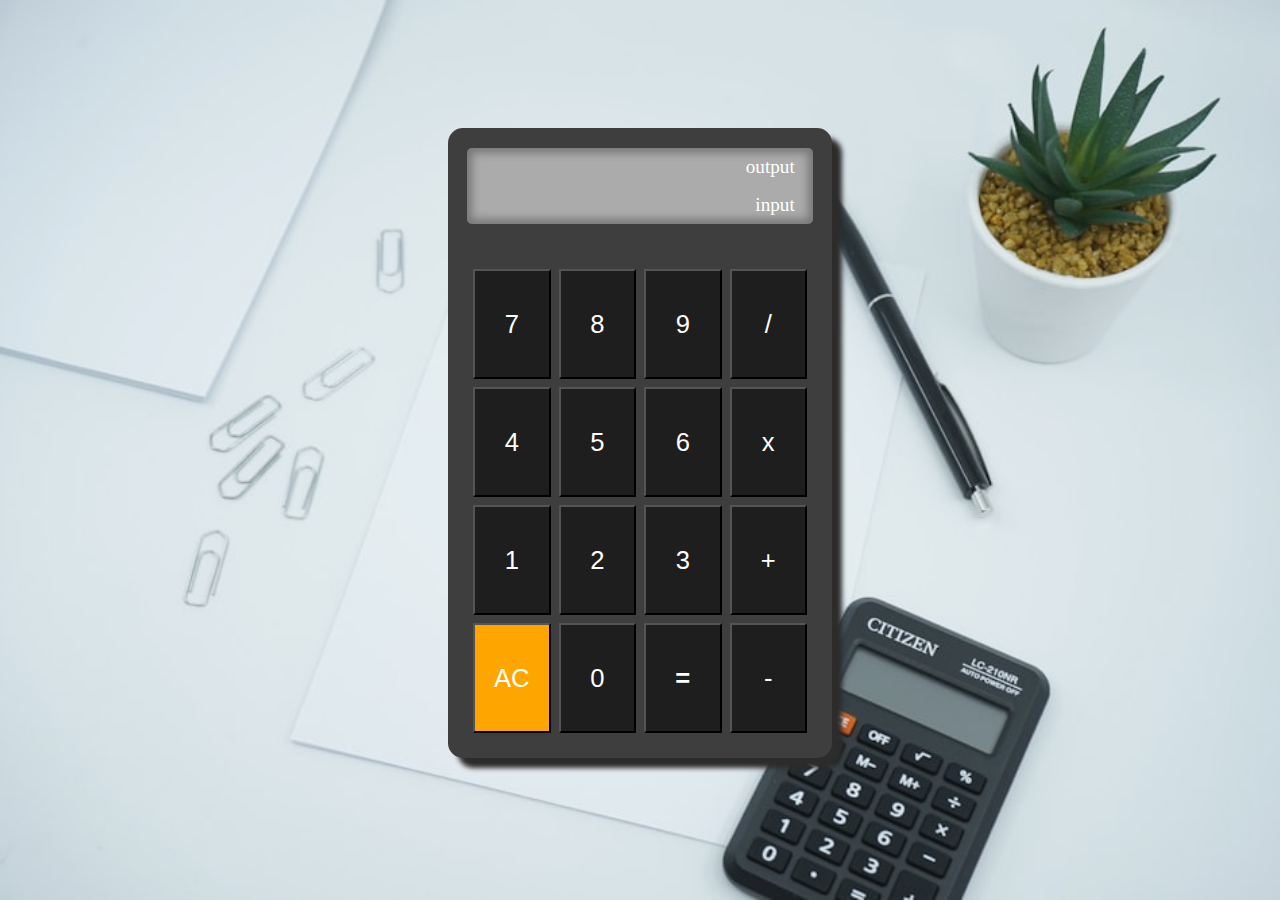
==== calculator.html @ ef656a0c "Add the files , html structure and css" ====
<!DOCTYPE html>
<html>
  <head>
    <title>Simple Calculator</title>
    <script type="text/javascript" src="calculator.js"></script>
    <link rel="stylesheet" type="text/css" href="calculator.css" />
    <script
      src="https://code.jquery.com/jquery-3.4.1.min.js"
      integrity="sha256-CSXorXvZcTkaix6Yvo6HppcZGetbYMGWSFlBw8HfCJo="
      crossorigin="anonymous"
    ></script>
  </head>
  <body>
    <div id="container">
      <div class="calculator-body">
        <div class="input-output">
          <div type="text" class="output" style="color: white">output</div>
          <div name="text" style="color: white" class="input">input</div>
        </div>
        <div class="keys">
          <button class="keys1" id="btn7">7</button>
          <button class="keys1" id="btn8">8</button>
          <button class="keys1" id="btn9">9</button>
          <button class="keys1" id="divOpr">/</button>
          <button class="keys1" id="btn4">4</button>
          <button class="keys1" id="btn5">5</button>
          <button class="keys1" id="btn6">6</button>
          <button class="keys1" id="multOpr">x</button>
          <button class="keys1" id="btn1" value="1">1</button>
          <button class="keys1" id="btn2" value="2">2</button>
          <button class="keys1" id="btn3">3</button>
          <button class="keys1" id="addOpr">+</button>
          <button class="keys2" style="background-color: orange;" id="clearBtn">AC</button>
          <button class="keys1" id="btn0">0</button>
          <button class="keys1" id="eqOpr"><strong>=</strong></button>
          <button class="keys1" value="-" id="subOpr">-</button>
        </div>
      </div>
    </div>
  </body>
</html>

<!-- <script type="text/javascript">
	var operation = '';
   $('.keys1').on('click',function(){
		var pressedValue = $(this).text();
	   if(pressedValue === '='){
		   var result = eval(operation);
		   operation += pressedValue;
			   operation = result;
	   }else{
		   operation += pressedValue;
	   }
   $('.result').val(operation);
   })
   $('#clearBtn').on('click',function(){
	   $('.result').val('');
	   operation = '';
   })

</script> -->
---- calculator.css ----
* {
  box-sizing: border-box;
  margin: 0;
  padding: 0;
}
#container {
  background-image: url("./calculators.jpeg");
  background-repeat: no-repeat;
  background-position: center;
  background-size: cover;
  width: 100vw;
  height: 100vh;
  display: flex;
  flex-direction: column;
  align-items: center;
}
.calculator-body {
  min-width: 30%;
  min-height: 70%;
  margin-top: 10%;
  display: flex;
  flex-direction: column;
  justify-content: space-around;
  border-radius: 15px;
  background-color: rgb(62, 62, 62);
  box-shadow: 10px 10px 5px rgb(44, 44, 44);
  z-index: 999px;
}
.input-output {
  width: 90%;
  background-color: rgb(48, 48, 48);
  display: flex;
  flex-direction: column;
  align-items: flex-end;
  justify-content: center;
  margin: 20px;
  align-self: center;
  border-radius: 5px;
  background-color: #ababab;
  box-shadow: inset 0px 0px 8px 5px rgba(0, 0, 0, 0.3);
  z-index: 999;
}
.output,
.input {
  /* background-color: red; */
  padding: 8px;
  margin-right: 10px;
  font-size: 1.2em;
}
.keys {
  height: 100%;
  display: grid;
  grid-template-columns: repeat(4, 1fr);
  margin: 10px;
  gap: 8px;
  padding: 15px;
}

button {
  
  font-size: 1.6em;
  background-color: rgb(31, 30, 30);
  color: white;

}
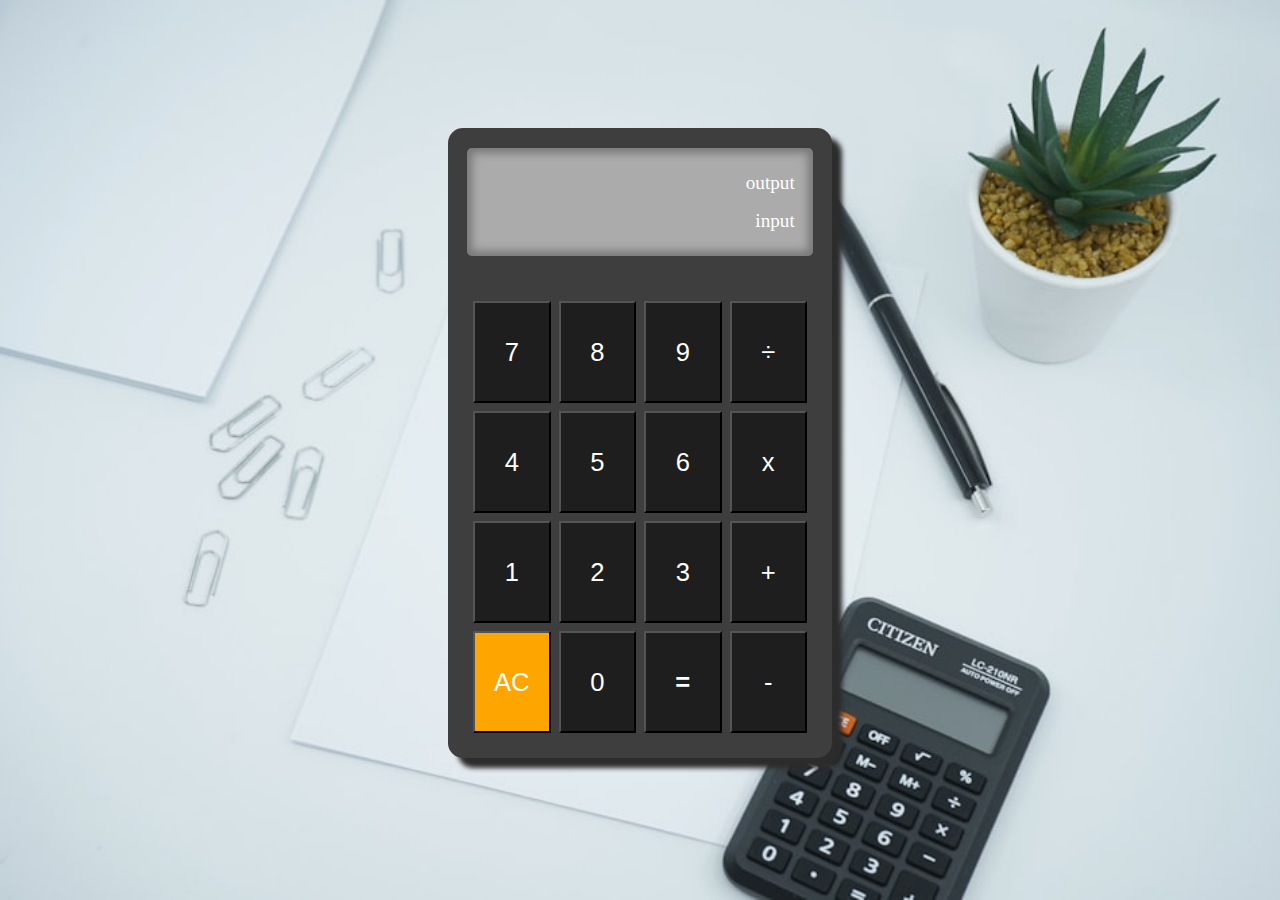
==== commit 71041826: "starting with js" ====
--- a/calculator.html
+++ b/calculator.html
@@ -2,60 +2,41 @@
 <html>
   <head>
     <title>Simple Calculator</title>
-    <script type="text/javascript" src="calculator.js"></script>
     <link rel="stylesheet" type="text/css" href="calculator.css" />
-    <script
-      src="https://code.jquery.com/jquery-3.4.1.min.js"
-      integrity="sha256-CSXorXvZcTkaix6Yvo6HppcZGetbYMGWSFlBw8HfCJo="
-      crossorigin="anonymous"
-    ></script>
   </head>
   <body>
     <div id="container">
       <div class="calculator-body">
         <div class="input-output">
-          <div type="text" class="output" style="color: white">output</div>
-          <div name="text" style="color: white" class="input">input</div>
+          <div type="text" id="output" style="color: white">output</div>
+          <div name="text" style="color: white" id="input">input</div>
         </div>
         <div class="keys">
-          <button class="keys1" id="btn7">7</button>
-          <button class="keys1" id="btn8">8</button>
-          <button class="keys1" id="btn9">9</button>
-          <button class="keys1" id="divOpr">/</button>
-          <button class="keys1" id="btn4">4</button>
-          <button class="keys1" id="btn5">5</button>
-          <button class="keys1" id="btn6">6</button>
-          <button class="keys1" id="multOpr">x</button>
-          <button class="keys1" id="btn1" value="1">1</button>
-          <button class="keys1" id="btn2" value="2">2</button>
-          <button class="keys1" id="btn3">3</button>
-          <button class="keys1" id="addOpr">+</button>
-          <button class="keys2" style="background-color: orange;" id="clearBtn">AC</button>
-          <button class="keys1" id="btn0">0</button>
-          <button class="keys1" id="eqOpr"><strong>=</strong></button>
-          <button class="keys1" value="-" id="subOpr">-</button>
+          <button class="key number">7</button>
+          <button class="key number">8</button>
+          <button class="number">9</button>
+          <button class="key operator">÷</button>
+          <button class="key number">4</button>
+          <button class="key number">5</button>
+          <button class="key number">6</button>
+          <button class="key operator">x</button>
+          <button class="key number">1</button>
+          <button class="key number">2</button>
+          <button class="key number">3</button>
+          <button class="key operator">+</button>
+          <button
+            class="key clearAll"
+            style="background-color: orange"
+            id="clearBtn"
+          >
+            AC
+          </button>
+          <button class="key number">0</button>
+          <button class="key number"><strong>=</strong></button>
+          <button class="key operator" value="-">-</button>
         </div>
       </div>
     </div>
+    <script src="./calculator.js"></script>
   </body>
 </html>
-
-<!-- <script type="text/javascript">
-	var operation = '';
-   $('.keys1').on('click',function(){
-		var pressedValue = $(this).text();
-	   if(pressedValue === '='){
-		   var result = eval(operation);
-		   operation += pressedValue;
-			   operation = result;
-	   }else{
-		   operation += pressedValue;
-	   }
-   $('.result').val(operation);
-   })
-   $('#clearBtn').on('click',function(){
-	   $('.result').val('');
-	   operation = '';
-   })
-
-</script> -->
--- a/calculator.css
+++ b/calculator.css
@@ -4,7 +4,7 @@
   padding: 0;
 }
 #container {
-  background-image: url("./calculators.jpeg");
+  background-image: url("./images/calculators.jpeg");
   background-repeat: no-repeat;
   background-position: center;
   background-size: cover;
@@ -15,8 +15,8 @@
   align-items: center;
 }
 .calculator-body {
-  min-width: 30%;
-  min-height: 70%;
+  min-width: 30vw;
+  min-height: 70vh;
   margin-top: 10%;
   display: flex;
   flex-direction: column;
@@ -28,6 +28,7 @@
 }
 .input-output {
   width: 90%;
+  height: 150px;
   background-color: rgb(48, 48, 48);
   display: flex;
   flex-direction: column;
@@ -40,8 +41,8 @@
   box-shadow: inset 0px 0px 8px 5px rgba(0, 0, 0, 0.3);
   z-index: 999;
 }
-.output,
-.input {
+#output,
+#input {
   /* background-color: red; */
   padding: 8px;
   margin-right: 10px;
@@ -57,9 +58,7 @@
 }
 
 button {
-  
   font-size: 1.6em;
   background-color: rgb(31, 30, 30);
   color: white;
-
 }
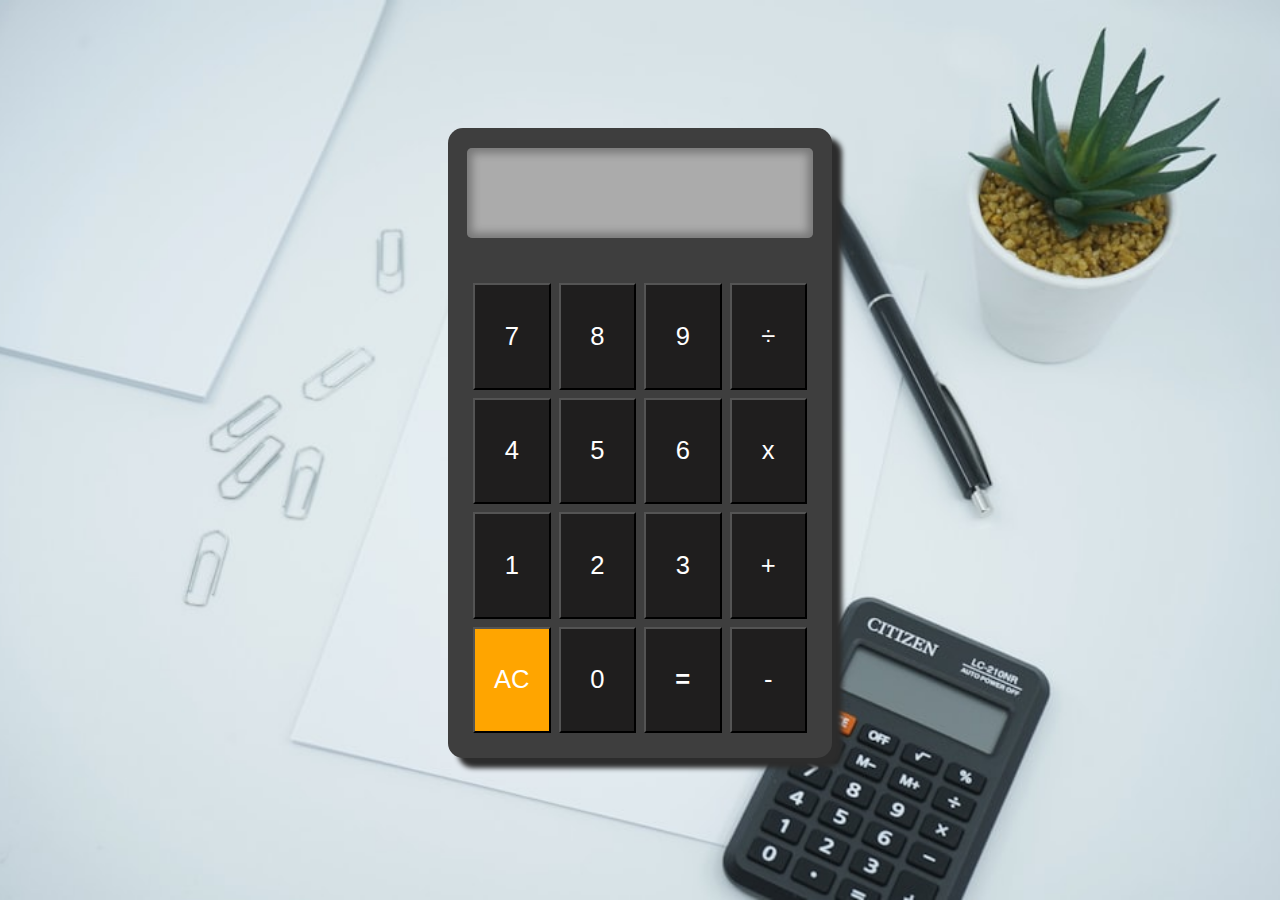
==== commit 4d503368: "Build the js functions" ====
--- a/calculator.html
+++ b/calculator.html
@@ -8,13 +8,23 @@
     <div id="container">
       <div class="calculator-body">
         <div class="input-output">
-          <div type="text" id="output" style="color: white">output</div>
-          <div name="text" style="color: white" id="input">input</div>
+          <div
+            type="text"
+            id="output"
+            style="color: white"
+            class="previous-operand"
+          ></div>
+          <div
+            name="text"
+            style="color: white"
+            id="input"
+            class="current-operand"
+          ></div>
         </div>
         <div class="keys">
           <button class="key number">7</button>
           <button class="key number">8</button>
-          <button class="number">9</button>
+          <button class="key number">9</button>
           <button class="key operator">÷</button>
           <button class="key number">4</button>
           <button class="key number">5</button>
@@ -32,8 +42,8 @@
             AC
           </button>
           <button class="key number">0</button>
-          <button class="key number"><strong>=</strong></button>
-          <button class="key operator" value="-">-</button>
+          <button class="key equal"><strong>=</strong></button>
+          <button class="key operator">-</button>
         </div>
       </div>
     </div>
--- a/calculator.css
+++ b/calculator.css
@@ -28,7 +28,7 @@
 }
 .input-output {
   width: 90%;
-  height: 150px;
+  height: 120px;
   background-color: rgb(48, 48, 48);
   display: flex;
   flex-direction: column;
@@ -48,6 +48,9 @@
   margin-right: 10px;
   font-size: 1.2em;
 }
+#output {
+  color: black;
+}
 .keys {
   height: 100%;
   display: grid;
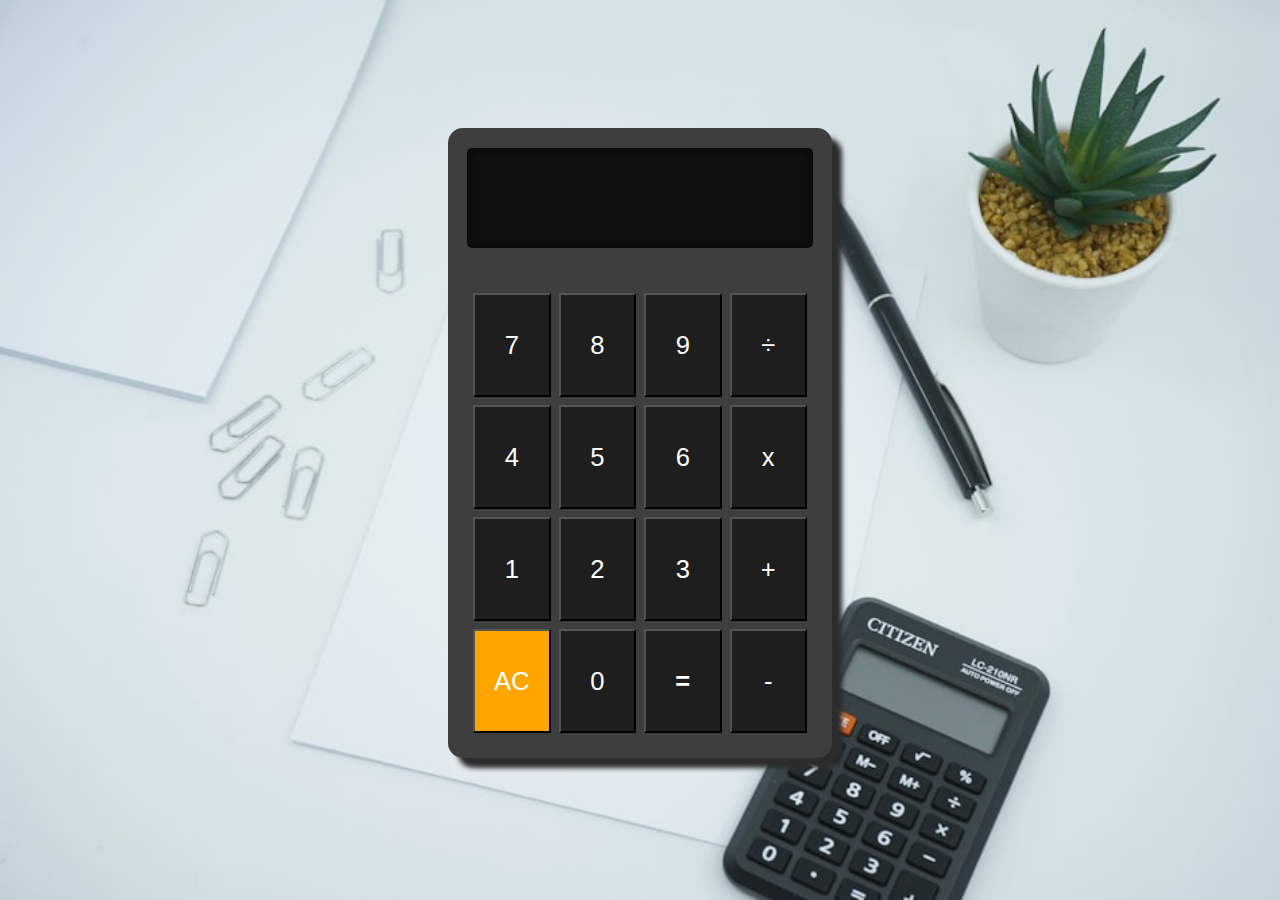
==== commit 51a50fdc: "separate the functions and add multiple operations" ====
--- a/calculator.html
+++ b/calculator.html
@@ -8,18 +8,8 @@
     <div id="container">
       <div class="calculator-body">
         <div class="input-output">
-          <div
-            type="text"
-            id="output"
-            style="color: white"
-            class="previous-operand"
-          ></div>
-          <div
-            name="text"
-            style="color: white"
-            id="input"
-            class="current-operand"
-          ></div>
+          <div type="text" id="output" class="previous-operand"></div>
+          <div name="text" id="input" class="current-operand"></div>
         </div>
         <div class="keys">
           <button class="key number">7</button>
--- a/calculator.css
+++ b/calculator.css
@@ -28,8 +28,7 @@
 }
 .input-output {
   width: 90%;
-  height: 120px;
-  background-color: rgb(48, 48, 48);
+  height: 100px;
   display: flex;
   flex-direction: column;
   align-items: flex-end;
@@ -37,19 +36,25 @@
   margin: 20px;
   align-self: center;
   border-radius: 5px;
-  background-color: #ababab;
+  background-color: #101010;
   box-shadow: inset 0px 0px 8px 5px rgba(0, 0, 0, 0.3);
   z-index: 999;
 }
 #output,
 #input {
-  /* background-color: red; */
   padding: 8px;
   margin-right: 10px;
-  font-size: 1.2em;
+  font-size: 1.8em;
+  margin: 3px;
+}
+#input {
+  color: white;
+
+  height: 30vh;
 }
 #output {
-  color: black;
+  color: #bbb;
+  height: 20vh;
 }
 .keys {
   height: 100%;
